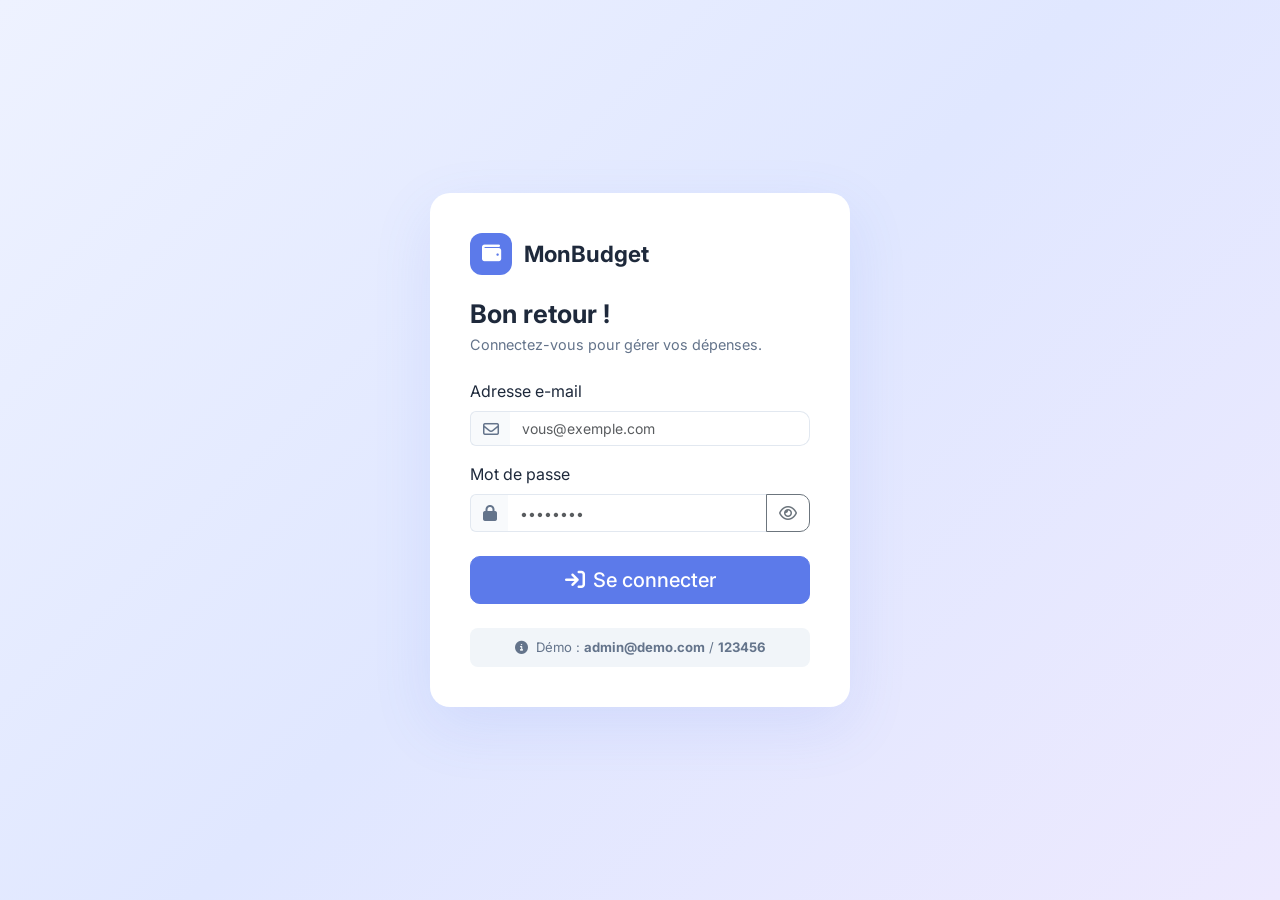
==== gestion-depenses/categories.html @ c93f59fb "Frontend" ====
<!DOCTYPE html>
<html lang="fr">
<head>
  <meta charset="UTF-8"/>
  <meta name="viewport" content="width=device-width, initial-scale=1.0"/>
  <title>MonBudget – Catégories</title>
  <link href="https://cdn.jsdelivr.net/npm/bootstrap@5.3.2/dist/css/bootstrap.min.css" rel="stylesheet"/>
  <link href="https://cdnjs.cloudflare.com/ajax/libs/font-awesome/6.5.0/css/all.min.css" rel="stylesheet"/>
  <link href="css/style.css" rel="stylesheet"/>
</head>
<body class="app-layout">

  <!-- Sidebar -->
  <nav class="sidebar" id="sidebar">
    <div class="sidebar-brand">
      <span class="brand-icon"><i class="fa-solid fa-wallet"></i></span>
      <span class="brand-name">MonBudget</span>
    </div>
    <ul class="sidebar-nav">
      <li><a href="dashboard.html"><i class="fa-solid fa-house"></i><span>Tableau de bord</span></a></li>
      <li><a href="depenses.html"><i class="fa-solid fa-receipt"></i><span>Dépenses</span></a></li>
      <li><a href="categories.html" class="active"><i class="fa-solid fa-tags"></i><span>Catégories</span></a></li>
      <li><a href="graphiques.html"><i class="fa-solid fa-chart-pie"></i><span>Graphiques</span></a></li>
    </ul>
    <div class="sidebar-footer">
      <button class="btn-logout" onclick="App.logout()">
        <i class="fa-solid fa-right-from-bracket"></i><span>Déconnexion</span>
      </button>
    </div>
  </nav>

  <!-- Main Content -->
  <main class="main-content">
    <header class="topbar">
      <button class="btn-toggle-sidebar" onclick="toggleSidebar()"><i class="fa-solid fa-bars"></i></button>
      <div class="topbar-title">Catégories</div>
      <div class="topbar-user">
        <span id="userGreeting"></span>
        <span class="user-avatar"><i class="fa-solid fa-user"></i></span>
      </div>
    </header>

    <div class="page-body">
      <div class="d-flex align-items-center justify-content-between mb-4 flex-wrap gap-2">
        <div>
          <h1 class="page-title">Gestion des catégories</h1>
          <p class="page-sub">Organisez vos dépenses avec des catégories personnalisées.</p>
        </div>
        <button class="btn btn-primary" onclick="openCatModal()">
          <i class="fa-solid fa-plus me-2"></i>Nouvelle catégorie
        </button>
      </div>

      <div class="row g-3" id="catGrid">
        <!-- Rendered by JS -->
      </div>
    </div>
  </main>

  <!-- Modal Add/Edit Category -->
  <div class="modal fade" id="catModal" tabindex="-1">
    <div class="modal-dialog modal-dialog-centered">
      <div class="modal-content">
        <div class="modal-header">
          <h5 class="modal-title" id="catModalTitle"><i class="fa-solid fa-tag me-2"></i>Nouvelle catégorie</h5>
          <button type="button" class="btn-close" data-bs-dismiss="modal"></button>
        </div>
        <div class="modal-body">
          <form id="catForm" novalidate>
            <input type="hidden" id="catEditId"/>
            <div class="mb-3">
              <label class="form-label">Nom <span class="text-danger">*</span></label>
              <input type="text" class="form-control" id="catName" placeholder="Ex: Vacances" required/>
              <div class="invalid-feedback">Veuillez entrer un nom.</div>
            </div>
            <div class="mb-3">
              <label class="form-label">Description</label>
              <input type="text" class="form-control" id="catDesc" placeholder="Description optionnelle..."/>
            </div>
            <div class="mb-3">
              <label class="form-label">Couleur</label>
              <div class="color-picker-row">
                <input type="color" class="form-control form-control-color" id="catColor" value="#5C7AEA"/>
                <div class="color-presets" id="colorPresets"></div>
              </div>
            </div>
            <div class="mb-3">
              <label class="form-label">Icône</label>
              <div class="icon-grid" id="iconGrid"></div>
              <input type="hidden" id="catIcon" value="fa-solid fa-circle-question"/>
            </div>
          </form>
        </div>
        <div class="modal-footer">
          <button class="btn btn-secondary" data-bs-dismiss="modal">Annuler</button>
          <button class="btn btn-primary" onclick="saveCat()">
            <i class="fa-solid fa-floppy-disk me-2"></i>Enregistrer
          </button>
        </div>
      </div>
    </div>
  </div>

  <!-- Modal Delete Confirm -->
  <div class="modal fade" id="deleteCatModal" tabindex="-1">
    <div class="modal-dialog modal-dialog-centered modal-sm">
      <div class="modal-content">
        <div class="modal-body text-center py-4">
          <div class="delete-icon mb-3"><i class="fa-solid fa-trash-can fa-2x"></i></div>
          <h5>Supprimer cette catégorie ?</h5>
          <p class="text-muted small mb-0" id="deleteCatWarning"></p>
        </div>
        <div class="modal-footer justify-content-center gap-2">
          <button class="btn btn-secondary" data-bs-dismiss="modal">Annuler</button>
          <button class="btn btn-danger" id="confirmCatDelete">Supprimer</button>
        </div>
      </div>
    </div>
  </div>

  <script src="https://cdn.jsdelivr.net/npm/bootstrap@5.3.2/dist/js/bootstrap.bundle.min.js"></script>
  <script src="js/app.js"></script>
  <script>
    App.requireAuth();
    document.getElementById('userGreeting').textContent = 'Bonjour, ' + App.getUser().name;

    const catModal = new bootstrap.Modal(document.getElementById('catModal'));
    const delModal = new bootstrap.Modal(document.getElementById('deleteCatModal'));
    let deleteTarget = null;

    const COLOR_PRESETS = ['#5C7AEA','#F97316','#10B981','#EF4444','#8B5CF6','#F59E0B','#06B6D4','#EC4899','#84CC16','#6B7280'];
    const ICON_OPTIONS = [
      'fa-solid fa-utensils','fa-solid fa-car','fa-solid fa-house','fa-solid fa-heart-pulse',
      'fa-solid fa-film','fa-solid fa-wifi','fa-solid fa-book','fa-solid fa-ellipsis',
      'fa-solid fa-shirt','fa-solid fa-plane','fa-solid fa-gamepad','fa-solid fa-dumbbell',
      'fa-solid fa-music','fa-solid fa-gift','fa-solid fa-paw','fa-solid fa-star'
    ];

    // Build color presets
    const presets = document.getElementById('colorPresets');
    COLOR_PRESETS.forEach(color => {
      const btn = document.createElement('button');
      btn.type = 'button';
      btn.className = 'color-preset';
      btn.style.background = color;
      btn.title = color;
      btn.onclick = () => document.getElementById('catColor').value = color;
      presets.appendChild(btn);
    });

    // Build icon grid
    const iconGrid = document.getElementById('iconGrid');
    ICON_OPTIONS.forEach(icon => {
      const btn = document.createElement('button');
      btn.type = 'button';
      btn.className = 'icon-btn';
      btn.dataset.icon = icon;
      btn.innerHTML = `<i class="${icon}"></i>`;
      btn.onclick = () => {
        document.querySelectorAll('.icon-btn').forEach(b => b.classList.remove('active'));
        btn.classList.add('active');
        document.getElementById('catIcon').value = icon;
      };
      iconGrid.appendChild(btn);
    });

    function renderGrid() {
      const cats = App.getCategories();
      const expenses = App.getExpenses();
      const grid = document.getElementById('catGrid');

      grid.innerHTML = cats.map(c => {
        const count = expenses.filter(e => e.category === c.name).length;
        const total = expenses.filter(e => e.category === c.name).reduce((s,e) => s+e.amount, 0);
        const isDefault = c.isDefault;
        return `
          <div class="col-12 col-sm-6 col-xl-4">
            <div class="cat-card">
              <div class="cat-card-header" style="background:${c.color}22;border-left:4px solid ${c.color}">
                <span class="cat-card-icon" style="background:${c.color};color:#fff">
                  <i class="${c.icon}"></i>
                </span>
                <div class="cat-card-info">
                  <div class="cat-card-name">${c.name}</div>
                  <div class="cat-card-desc">${c.description || 'Aucune description'}</div>
                </div>
              </div>
              <div class="cat-card-stats">
                <span><i class="fa-solid fa-receipt me-1"></i>${count} dépense${count>1?'s':''}</span>
                <span class="fw-semibold" style="color:${c.color}">${total.toFixed(3)} DT</span>
              </div>
              <div class="cat-card-actions">
                <button class="btn btn-sm btn-action-edit" onclick="editCat(${c.id})">
                  <i class="fa-solid fa-pen me-1"></i>Modifier
                </button>
                ${!isDefault ? `<button class="btn btn-sm btn-action-del" onclick="confirmDelCat(${c.id})">
                  <i class="fa-solid fa-trash me-1"></i>Supprimer
                </button>` : `<span class="badge bg-secondary">Défaut</span>`}
              </div>
            </div>
          </div>`;
      }).join('');
    }

    function openCatModal(cat = null) {
      const form = document.getElementById('catForm');
      form.classList.remove('was-validated');
      document.getElementById('catEditId').value = cat ? cat.id : '';
      document.getElementById('catName').value = cat ? cat.name : '';
      document.getElementById('catDesc').value = cat ? (cat.description || '') : '';
      document.getElementById('catColor').value = cat ? cat.color : '#5C7AEA';
      document.getElementById('catIcon').value = cat ? cat.icon : 'fa-solid fa-circle-question';
      document.getElementById('catModalTitle').innerHTML = cat
        ? '<i class="fa-solid fa-pen me-2"></i>Modifier la catégorie'
        : '<i class="fa-solid fa-tag me-2"></i>Nouvelle catégorie';

      // Highlight selected icon
      document.querySelectorAll('.icon-btn').forEach(b => {
        b.classList.toggle('active', b.dataset.icon === (cat ? cat.icon : 'fa-solid fa-circle-question'));
      });

      catModal.show();
    }

    function editCat(id) {
      const cat = App.getCategories().find(c => c.id === id);
      if (cat) openCatModal(cat);
    }

    function saveCat() {
      const form = document.getElementById('catForm');
      form.classList.add('was-validated');
      if (!form.checkValidity()) return;

      const data = {
        name: document.getElementById('catName').value.trim(),
        description: document.getElementById('catDesc').value.trim(),
        color: document.getElementById('catColor').value,
        icon: document.getElementById('catIcon').value
      };

      const id = document.getElementById('catEditId').value;
      if (id) {
        App.updateCategory(parseInt(id), data);
      } else {
        App.addCategory(data);
      }

      catModal.hide();
      form.classList.remove('was-validated');
      renderGrid();
    }

    function confirmDelCat(id) {
      deleteTarget = id;
      const count = App.getExpenses().filter(e => e.category === App.getCategories().find(c=>c.id===id)?.name).length;
      document.getElementById('deleteCatWarning').textContent = count
        ? `Attention : ${count} dépense(s) utilisent cette catégorie.`
        : 'Cette action est irréversible.';
      delModal.show();
    }

    document.getElementById('confirmCatDelete').addEventListener('click', () => {
      if (deleteTarget !== null) {
        App.deleteCategory(deleteTarget);
        deleteTarget = null;
        delModal.hide();
        renderGrid();
      }
    });

    function toggleSidebar() {
      document.getElementById('sidebar').classList.toggle('open');
    }

    renderGrid();
  </script>
</body>
</html>
---- gestion-depenses/css/style.css ----
/* ============================================================
   MonBudget – Style principal
   ============================================================ */

/* Fonts */
@import url('https://fonts.googleapis.com/css2?family=Inter:wght@400;500;600;700&display=swap');

:root {
  --primary:     #5C7AEA;
  --primary-dk:  #4563D1;
  --success:     #10B981;
  --warning:     #F59E0B;
  --danger:      #EF4444;
  --text-main:   #1E293B;
  --text-muted:  #64748B;
  --border:      #E2E8F0;
  --bg:          #F8FAFC;
  --sidebar-w:   240px;
  --card-radius: 14px;
}

* { box-sizing: border-box; }

body {
  font-family: 'Inter', sans-serif;
  color: var(--text-main);
  background: var(--bg);
  margin: 0;
}

/* ─── AUTH PAGE ─────────────────────────────────────────── */
.auth-page {
  background: linear-gradient(135deg, #EEF2FF 0%, #E0E7FF 50%, #EDE9FE 100%);
}

.auth-card {
  background: #fff;
  border-radius: 20px;
  padding: 2.5rem;
  width: 100%;
  max-width: 420px;
  box-shadow: 0 20px 60px rgba(92,122,234,.12);
}

.auth-brand {
  display: flex;
  align-items: center;
  gap: .75rem;
  margin-bottom: 1.5rem;
}

.brand-icon {
  width: 42px; height: 42px;
  background: var(--primary);
  border-radius: 12px;
  display: grid; place-items: center;
  color: #fff;
  font-size: 1.2rem;
}

.brand-name {
  font-size: 1.4rem;
  font-weight: 700;
  color: var(--text-main);
}

.auth-title { font-size: 1.6rem; font-weight: 700; margin-bottom: .25rem; }
.auth-sub   { color: var(--text-muted); margin-bottom: 1.5rem; font-size: .9rem; }

.auth-hint {
  font-size: .82rem;
  color: var(--text-muted);
  text-align: center;
  background: #F1F5F9;
  border-radius: 8px;
  padding: .6rem 1rem;
  margin-bottom: 0;
}

/* ─── APP LAYOUT ─────────────────────────────────────────── */
.app-layout {
  display: flex;
  min-height: 100vh;
}

/* ─── SIDEBAR ─────────────────────────────────────────────── */
.sidebar {
  width: var(--sidebar-w);
  background: #fff;
  border-right: 1px solid var(--border);
  display: flex;
  flex-direction: column;
  position: fixed;
  top: 0; left: 0; bottom: 0;
  z-index: 100;
  transition: transform .25s ease;
}

.sidebar-brand {
  display: flex;
  align-items: center;
  gap: .75rem;
  padding: 1.25rem 1.25rem 1rem;
  border-bottom: 1px solid var(--border);
}

.sidebar-nav {
  list-style: none;
  padding: .75rem .75rem;
  margin: 0;
  flex: 1;
}

.sidebar-nav li { margin-bottom: .25rem; }

.sidebar-nav a {
  display: flex;
  align-items: center;
  gap: .75rem;
  padding: .65rem .85rem;
  border-radius: 10px;
  color: var(--text-muted);
  text-decoration: none;
  font-size: .9rem;
  font-weight: 500;
  transition: background .15s, color .15s;
}

.sidebar-nav a i { width: 18px; text-align: center; font-size: 1rem; }

.sidebar-nav a:hover    { background: #F1F5F9; color: var(--text-main); }
.sidebar-nav a.active   { background: #EEF2FF; color: var(--primary); font-weight: 600; }

.sidebar-footer {
  padding: 1rem .75rem;
  border-top: 1px solid var(--border);
}

.btn-logout {
  display: flex;
  align-items: center;
  gap: .75rem;
  width: 100%;
  padding: .65rem .85rem;
  border: none;
  border-radius: 10px;
  background: transparent;
  color: var(--danger);
  font-size: .9rem;
  font-weight: 500;
  cursor: pointer;
  transition: background .15s;
}
.btn-logout:hover { background: #FEF2F2; }

/* ─── MAIN CONTENT ─────────────────────────────────────── */
.main-content {
  margin-left: var(--sidebar-w);
  flex: 1;
  display: flex;
  flex-direction: column;
  min-height: 100vh;
}

/* ─── TOPBAR ─────────────────────────────────────────────── */
.topbar {
  position: sticky;
  top: 0;
  z-index: 50;
  background: #fff;
  border-bottom: 1px solid var(--border);
  display: flex;
  align-items: center;
  padding: .75rem 1.5rem;
  gap: 1rem;
}

.btn-toggle-sidebar {
  display: none;
  border: none; background: transparent;
  font-size: 1.1rem; color: var(--text-muted); cursor: pointer;
  padding: .25rem .5rem;
  border-radius: 6px;
}
.btn-toggle-sidebar:hover { background: #F1F5F9; }

.topbar-title { font-weight: 600; font-size: 1rem; flex: 1; color: var(--text-main); }

.topbar-user {
  display: flex;
  align-items: center;
  gap: .5rem;
  font-size: .85rem;
  color: var(--text-muted);
}

.user-avatar {
  width: 34px; height: 34px;
  background: #EEF2FF;
  border-radius: 50%;
  display: grid; place-items: center;
  color: var(--primary);
}

/* ─── PAGE BODY ──────────────────────────────────────────── */
.page-body {
  padding: 1.75rem;
  flex: 1;
}

.page-title {
  font-size: 1.5rem;
  font-weight: 700;
  margin-bottom: .15rem;
}

.page-sub {
  color: var(--text-muted);
  font-size: .875rem;
  margin-bottom: 0;
}

/* ─── KPI CARDS ─────────────────────────────────────────── */
.kpi-card {
  background: #fff;
  border-radius: var(--card-radius);
  padding: 1.25rem;
  display: flex;
  align-items: center;
  gap: 1rem;
  border: 1px solid var(--border);
  box-shadow: 0 1px 4px rgba(0,0,0,.04);
}

.kpi-icon {
  width: 48px; height: 48px;
  border-radius: 12px;
  display: grid; place-items: center;
  font-size: 1.2rem;
  flex-shrink: 0;
}

.kpi-total .kpi-icon { background: #EEF2FF; color: var(--primary); }
.kpi-count .kpi-icon { background: #ECFDF5; color: var(--success); }
.kpi-avg   .kpi-icon { background: #FFFBEB; color: var(--warning); }
.kpi-top   .kpi-icon { background: #FEF2F2; color: var(--danger); }

.kpi-label { font-size: .78rem; color: var(--text-muted); margin-bottom: .15rem; }
.kpi-value { font-size: 1.3rem; font-weight: 700; }

/* ─── CARD PANELS ─────────────────────────────────────────── */
.card-panel {
  background: #fff;
  border-radius: var(--card-radius);
  border: 1px solid var(--border);
  box-shadow: 0 1px 4px rgba(0,0,0,.04);
  overflow: hidden;
}

.panel-header {
  padding: .9rem 1.25rem;
  border-bottom: 1px solid var(--border);
  font-weight: 600;
  font-size: .9rem;
  display: flex;
  align-items: center;
  justify-content: space-between;
  color: var(--text-main);
}

.panel-link {
  font-size: .8rem;
  color: var(--primary);
  text-decoration: none;
  font-weight: 500;
}
.panel-link:hover { text-decoration: underline; }

.panel-body { padding: 1.25rem; }

.panel-footer {
  padding: .75rem 1.25rem;
  border-top: 1px solid var(--border);
  background: #FAFBFC;
  display: flex;
  justify-content: space-between;
  font-size: .875rem;
  color: var(--text-muted);
}

/* ─── CATEGORY ROW (dashboard) ───────────────────────────── */
.cat-row {
  display: flex;
  align-items: center;
  gap: .75rem;
  margin-bottom: .9rem;
}
.cat-row:last-child { margin-bottom: 0; }

.cat-dot {
  width: 10px; height: 10px;
  border-radius: 50%;
  flex-shrink: 0;
}

.cat-info { flex: 1; }
.cat-name-row {
  display: flex;
  justify-content: space-between;
  font-size: .85rem;
  margin-bottom: .25rem;
  font-weight: 500;
}

/* ─── EXPENSE ROW (dashboard) ────────────────────────────── */
.expense-row {
  display: flex;
  align-items: center;
  gap: .75rem;
  padding: .6rem 0;
  border-bottom: 1px solid var(--border);
}
.expense-row:last-child { border-bottom: none; }

.expense-cat-badge {
  width: 38px; height: 38px;
  border-radius: 10px;
  display: grid; place-items: center;
  font-size: .9rem;
  flex-shrink: 0;
}

.expense-info { flex: 1; min-width: 0; }
.expense-name { font-size: .875rem; font-weight: 500; white-space: nowrap; overflow: hidden; text-overflow: ellipsis; }
.expense-meta { font-size: .75rem; color: var(--text-muted); }
.expense-amount { font-size: .9rem; font-weight: 600; white-space: nowrap; }

/* ─── TABLES ──────────────────────────────────────────────── */
.table thead th {
  font-size: .78rem;
  font-weight: 600;
  color: var(--text-muted);
  text-transform: uppercase;
  letter-spacing: .04em;
  background: #FAFBFC;
  border-bottom: 1px solid var(--border);
  padding: .75rem 1rem;
}
.table tbody td { padding: .75rem 1rem; font-size: .875rem; vertical-align: middle; }
.table-hover tbody tr:hover { background: #F8FAFC; }

.cat-pill {
  display: inline-flex;
  align-items: center;
  padding: .25rem .65rem;
  border-radius: 20px;
  font-size: .78rem;
  font-weight: 600;
}

.btn-action-edit {
  background: #EEF2FF;
  color: var(--primary);
  border: none;
  border-radius: 8px;
  padding: .3rem .55rem;
  font-size: .8rem;
}
.btn-action-edit:hover { background: #dde6ff; color: var(--primary-dk); }

.btn-action-del {
  background: #FEF2F2;
  color: var(--danger);
  border: none;
  border-radius: 8px;
  padding: .3rem .55rem;
  font-size: .8rem;
}
.btn-action-del:hover { background: #fee2e2; }

.badge-count {
  background: var(--primary);
  color: #fff;
  border-radius: 20px;
  padding: .15rem .55rem;
  font-size: .75rem;
  font-weight: 600;
}

/* ─── CATEGORY CARDS ──────────────────────────────────────── */
.cat-card {
  background: #fff;
  border-radius: var(--card-radius);
  border: 1px solid var(--border);
  overflow: hidden;
  box-shadow: 0 1px 4px rgba(0,0,0,.04);
  transition: box-shadow .2s;
}
.cat-card:hover { box-shadow: 0 4px 16px rgba(0,0,0,.08); }

.cat-card-header {
  display: flex;
  align-items: center;
  gap: .85rem;
  padding: 1rem 1.1rem;
}

.cat-card-icon {
  width: 42px; height: 42px;
  border-radius: 10px;
  display: grid; place-items: center;
  font-size: 1rem;
  flex-shrink: 0;
}

.cat-card-name { font-weight: 600; font-size: .95rem; }
.cat-card-desc { font-size: .78rem; color: var(--text-muted); margin-top: .1rem; }

.cat-card-stats {
  display: flex;
  justify-content: space-between;
  padding: .6rem 1.1rem;
  font-size: .8rem;
  color: var(--text-muted);
  background: #FAFBFC;
  border-top: 1px solid var(--border);
}

.cat-card-actions {
  display: flex;
  align-items: center;
  gap: .5rem;
  padding: .75rem 1.1rem;
  border-top: 1px solid var(--border);
}

/* ─── COLOR PICKER ─────────────────────────────────────────── */
.color-picker-row { display: flex; align-items: center; gap: .75rem; }
.form-control-color { width: 48px; height: 38px; padding: .2rem; border-radius: 8px; cursor: pointer; }
.color-presets { display: flex; gap: .4rem; flex-wrap: wrap; }
.color-preset {
  width: 24px; height: 24px;
  border-radius: 50%;
  border: 2px solid transparent;
  cursor: pointer;
  transition: transform .15s, border-color .15s;
}
.color-preset:hover { transform: scale(1.2); border-color: #fff; outline: 2px solid var(--text-muted); }

/* ─── ICON GRID ─────────────────────────────────────────────── */
.icon-grid {
  display: flex;
  flex-wrap: wrap;
  gap: .4rem;
  max-height: 120px;
  overflow-y: auto;
}

.icon-btn {
  width: 38px; height: 38px;
  display: grid; place-items: center;
  border-radius: 8px;
  border: 1px solid var(--border);
  background: #fff;
  color: var(--text-muted);
  cursor: pointer;
  font-size: .9rem;
  transition: background .15s, color .15s, border-color .15s;
}
.icon-btn:hover { background: #F1F5F9; color: var(--text-main); }
.icon-btn.active { background: #EEF2FF; color: var(--primary); border-color: var(--primary); }

/* ─── CHARTS ─────────────────────────────────────────────────── */
.pie-legend { text-align: left; }
.pie-legend-item {
  display: flex;
  align-items: center;
  gap: .5rem;
  font-size: .82rem;
  padding: .3rem 0;
  border-bottom: 1px solid var(--border);
}
.pie-legend-item:last-child { border-bottom: none; }
.pie-legend-dot { width: 10px; height: 10px; border-radius: 50%; flex-shrink: 0; }

/* ─── MONTH SELECTOR ─────────────────────────────────────── */
.month-selector {
  font-size: .875rem;
  border-color: var(--border);
  border-radius: 10px;
  padding: .45rem .75rem;
  color: var(--text-main);
}

/* ─── DELETE MODAL ─────────────────────────────────────────── */
.delete-icon { color: var(--danger); }

/* ─── BOOTSTRAP OVERRIDES ─────────────────────────────────── */
.btn-primary {
  background: var(--primary);
  border-color: var(--primary);
  border-radius: 10px;
  font-weight: 500;
}
.btn-primary:hover { background: var(--primary-dk); border-color: var(--primary-dk); }

.btn-secondary { border-radius: 10px; font-weight: 500; }
.btn-danger    { border-radius: 10px; font-weight: 500; }
.btn-outline-primary { border-radius: 10px; font-weight: 500; color: var(--primary); border-color: var(--primary); }
.btn-outline-primary:hover { background: var(--primary); border-color: var(--primary); }
.btn-outline-secondary { border-radius: 10px; }

.form-control, .form-select {
  border-color: var(--border);
  border-radius: 10px;
  font-size: .875rem;
}
.form-control:focus, .form-select:focus {
  border-color: var(--primary);
  box-shadow: 0 0 0 3px rgba(92,122,234,.15);
}

.input-group-text {
  border-color: var(--border);
  background: #F8FAFC;
  color: var(--text-muted);
}
.input-group .form-control { border-left: none; }
.input-group .input-group-text:first-child { border-right: none; }

.modal-content {
  border-radius: 18px;
  border: none;
  box-shadow: 0 25px 60px rgba(0,0,0,.15);
}
.modal-header { border-bottom-color: var(--border); }
.modal-footer { border-top-color: var(--border); }

.alert { border-radius: 10px; font-size: .875rem; }

/* ─── RESPONSIVE ─────────────────────────────────────────── */
@media (max-width: 768px) {
  .sidebar {
    transform: translateX(-100%);
  }
  .sidebar.open {
    transform: translateX(0);
    box-shadow: 4px 0 20px rgba(0,0,0,.1);
  }
  .main-content {
    margin-left: 0;
  }
  .btn-toggle-sidebar {
    display: inline-flex;
    align-items: center;
  }
  .page-body { padding: 1.25rem; }
}

@media (max-width: 576px) {
  .auth-card { margin: 1rem; padding: 1.75rem; }
  .kpi-value { font-size: 1.1rem; }
  .page-title { font-size: 1.25rem; }
}
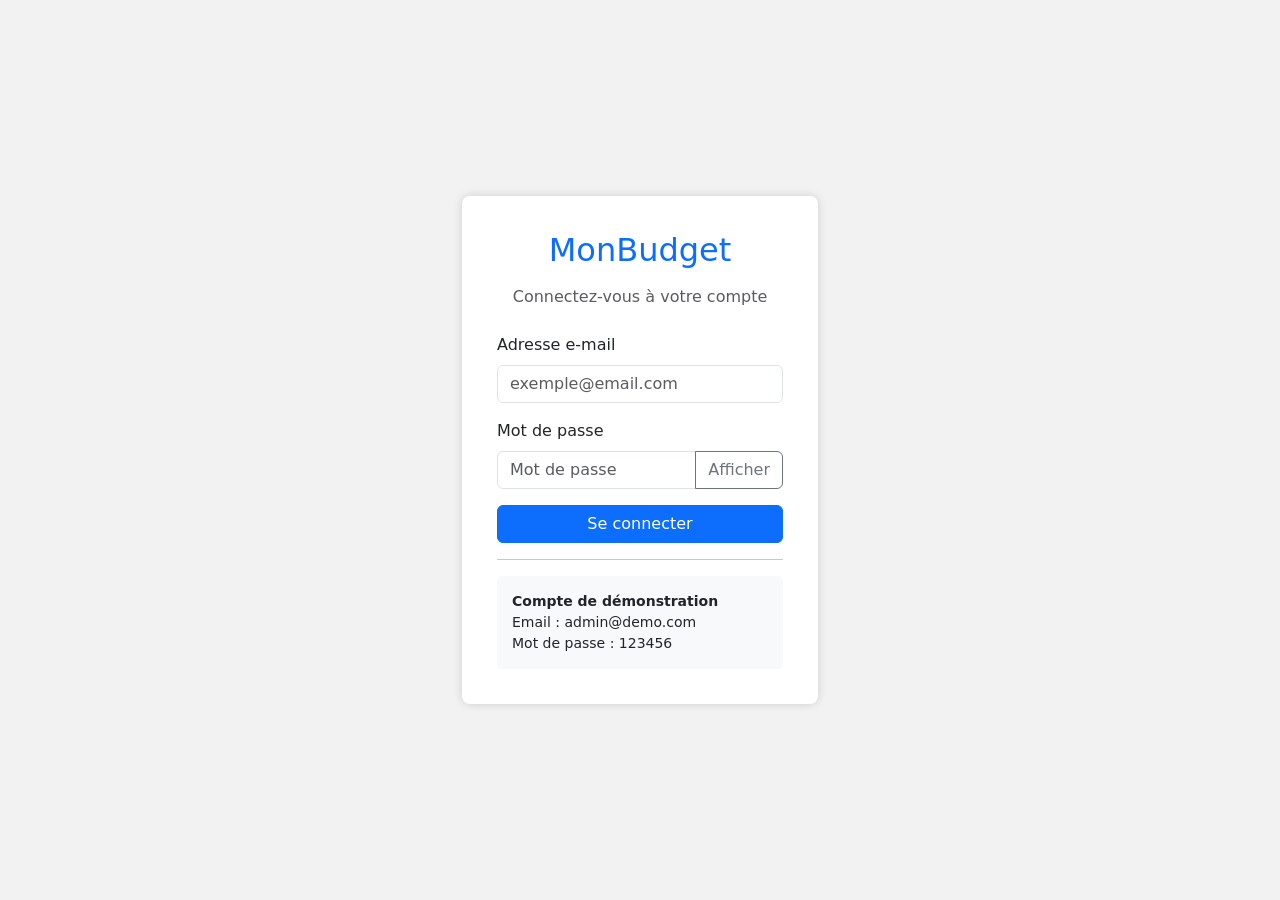
==== commit fa35dcb9: "change the design" ====
--- a/gestion-depenses/categories.html
+++ b/gestion-depenses/categories.html
@@ -1,279 +1,261 @@
 <!DOCTYPE html>
 <html lang="fr">
 <head>
-  <meta charset="UTF-8"/>
-  <meta name="viewport" content="width=device-width, initial-scale=1.0"/>
-  <title>MonBudget – Catégories</title>
-  <link href="https://cdn.jsdelivr.net/npm/bootstrap@5.3.2/dist/css/bootstrap.min.css" rel="stylesheet"/>
-  <link href="https://cdnjs.cloudflare.com/ajax/libs/font-awesome/6.5.0/css/all.min.css" rel="stylesheet"/>
-  <link href="css/style.css" rel="stylesheet"/>
+    <meta charset="UTF-8">
+    <meta name="viewport" content="width=device-width, initial-scale=1.0">
+    <title>MonBudget - Catégories</title>
+    <!-- Bootstrap -->
+    <link href="https://cdn.jsdelivr.net/npm/bootstrap@5.3.3/dist/css/bootstrap.min.css" rel="stylesheet">
+    <!-- CSS -->
+    <link rel="stylesheet" href="css/style.css">
 </head>
-<body class="app-layout">
-
-  <!-- Sidebar -->
-  <nav class="sidebar" id="sidebar">
-    <div class="sidebar-brand">
-      <span class="brand-icon"><i class="fa-solid fa-wallet"></i></span>
-      <span class="brand-name">MonBudget</span>
+<body>
+<div class="container-fluid">
+<div class="row">
+<!-- ================= MENU ================= -->
+<nav class="col-md-3 col-lg-2 sidebar d-none d-md-block" id="sidebar">
+    <h3 class="text-center mt-3 mb-4">💰 MonBudget</h3>
+    <ul class="nav flex-column">
+        <li class="nav-item"><a href="dashboard.html" class="nav-link">📊 Tableau de bord</a></li>
+        <li class="nav-item"><a href="depenses.html" class="nav-link">🧾 Dépenses</a></li>
+        <li class="nav-item"><a href="categories.html" class="nav-link active">🏷️ Catégories</a></li>
+        <li class="nav-item"><a href="graphiques.html" class="nav-link">📈 Graphiques</a></li>
+    </ul>
+    <hr>
+    <button class="btn btn-danger w-100" onclick="App.logout()">🚪 Déconnexion</button>
+</nav>
+<!-- ================= CONTENU ================= -->
+<main class="col-md-9 col-lg-10 main-content">
+<header class="topbar d-flex justify-content-between align-items-center">
+    <button class="btn btn-outline-primary d-md-none" onclick="toggleSidebar()">☰ Menu</button>
+    <h3>🏷️ Catégories</h3>
+    <div>Bonjour, <span id="userGreeting"></span> 👋</div>
+</header>
+
+<div class="mt-4">
+<div class="d-flex justify-content-between align-items-center flex-wrap mb-4">
+    <div>
+        <h2>Gestion des catégories</h2>
+        <p class="text-muted">Organisez vos dépenses avec des catégories personnalisées.</p>
     </div>
-    <ul class="sidebar-nav">
-      <li><a href="dashboard.html"><i class="fa-solid fa-house"></i><span>Tableau de bord</span></a></li>
-      <li><a href="depenses.html"><i class="fa-solid fa-receipt"></i><span>Dépenses</span></a></li>
-      <li><a href="categories.html" class="active"><i class="fa-solid fa-tags"></i><span>Catégories</span></a></li>
-      <li><a href="graphiques.html"><i class="fa-solid fa-chart-pie"></i><span>Graphiques</span></a></li>
-    </ul>
-    <div class="sidebar-footer">
-      <button class="btn-logout" onclick="App.logout()">
-        <i class="fa-solid fa-right-from-bracket"></i><span>Déconnexion</span>
-      </button>
+    <button class="btn btn-primary" data-bs-toggle="modal" data-bs-target="#catModal" onclick="openCatModal()">➕ Nouvelle catégorie</button>
+</div>
+
+<!-- ================= GRILLE DES CATÉGORIES ================= -->
+<div class="row" id="catGrid"></div>
+</div>
+
+<!-- ================= POPUP AJOUT / MODIFICATION ================= -->
+<div class="modal fade" id="catModal" tabindex="-1">
+    <div class="modal-dialog">
+        <div class="modal-content">
+            <div class="modal-header">
+                <h5 class="modal-title" id="catModalTitle">🏷️ Nouvelle catégorie</h5>
+                <button type="button" class="btn-close" data-bs-dismiss="modal"></button>
+            </div>
+            <div class="modal-body">
+                <input type="hidden" id="catEditId">
+                <div class="mb-3">
+                    <label class="form-label">Nom *</label>
+                    <input type="text" id="catName" class="form-control" placeholder="Ex: Vacances">
+                </div>
+                <div class="mb-3">
+                    <label class="form-label">Description</label>
+                    <input type="text" id="catDesc" class="form-control" placeholder="Description optionnelle...">
+                </div>
+                <div class="mb-3">
+                    <label class="form-label">Couleur</label>
+                    <div class="d-flex align-items-center gap-2 flex-wrap">
+                        <input type="color" id="catColor" value="#5C7AEA" class="form-control form-control-color">
+                        <div id="colorPresets" class="d-flex flex-wrap gap-1"></div>
+                    </div>
+                </div>
+                <div class="mb-3">
+                    <label class="form-label">Icône</label>
+                    <div class="row row-cols-4 g-2" id="iconGrid"></div>
+                    <input type="hidden" id="catIcon" value="❓">
+                </div>
+            </div>
+            <div class="modal-footer">
+                <button class="btn btn-secondary" data-bs-dismiss="modal">Annuler</button>
+                <button class="btn btn-primary" onclick="saveCat()">💾 Enregistrer</button>
+            </div>
+        </div>
     </div>
-  </nav>
-
-  <!-- Main Content -->
-  <main class="main-content">
-    <header class="topbar">
-      <button class="btn-toggle-sidebar" onclick="toggleSidebar()"><i class="fa-solid fa-bars"></i></button>
-      <div class="topbar-title">Catégories</div>
-      <div class="topbar-user">
-        <span id="userGreeting"></span>
-        <span class="user-avatar"><i class="fa-solid fa-user"></i></span>
-      </div>
-    </header>
-
-    <div class="page-body">
-      <div class="d-flex align-items-center justify-content-between mb-4 flex-wrap gap-2">
-        <div>
-          <h1 class="page-title">Gestion des catégories</h1>
-          <p class="page-sub">Organisez vos dépenses avec des catégories personnalisées.</p>
+</div>
+
+<!-- ================= POPUP CONFIRMATION SUPPRESSION ================= -->
+<div class="modal fade" id="deleteCatModal" tabindex="-1">
+    <div class="modal-dialog modal-sm">
+        <div class="modal-content">
+            <div class="modal-body text-center">
+                <div style="font-size:40px;">🗑️</div>
+                <h5>Supprimer cette catégorie ?</h5>
+                <p class="text-muted" id="deleteCatWarning"></p>
+                <div class="d-flex justify-content-center gap-2 mt-3">
+                    <button class="btn btn-secondary" data-bs-dismiss="modal">Annuler</button>
+                    <button class="btn btn-danger" id="confirmCatDelete">Supprimer</button>
+                </div>
+            </div>
         </div>
-        <button class="btn btn-primary" onclick="openCatModal()">
-          <i class="fa-solid fa-plus me-2"></i>Nouvelle catégorie
-        </button>
-      </div>
-
-      <div class="row g-3" id="catGrid">
-        <!-- Rendered by JS -->
-      </div>
     </div>
-  </main>
-
-  <!-- Modal Add/Edit Category -->
-  <div class="modal fade" id="catModal" tabindex="-1">
-    <div class="modal-dialog modal-dialog-centered">
-      <div class="modal-content">
-        <div class="modal-header">
-          <h5 class="modal-title" id="catModalTitle"><i class="fa-solid fa-tag me-2"></i>Nouvelle catégorie</h5>
-          <button type="button" class="btn-close" data-bs-dismiss="modal"></button>
-        </div>
-        <div class="modal-body">
-          <form id="catForm" novalidate>
-            <input type="hidden" id="catEditId"/>
-            <div class="mb-3">
-              <label class="form-label">Nom <span class="text-danger">*</span></label>
-              <input type="text" class="form-control" id="catName" placeholder="Ex: Vacances" required/>
-              <div class="invalid-feedback">Veuillez entrer un nom.</div>
-            </div>
-            <div class="mb-3">
-              <label class="form-label">Description</label>
-              <input type="text" class="form-control" id="catDesc" placeholder="Description optionnelle..."/>
-            </div>
-            <div class="mb-3">
-              <label class="form-label">Couleur</label>
-              <div class="color-picker-row">
-                <input type="color" class="form-control form-control-color" id="catColor" value="#5C7AEA"/>
-                <div class="color-presets" id="colorPresets"></div>
-              </div>
-            </div>
-            <div class="mb-3">
-              <label class="form-label">Icône</label>
-              <div class="icon-grid" id="iconGrid"></div>
-              <input type="hidden" id="catIcon" value="fa-solid fa-circle-question"/>
-            </div>
-          </form>
-        </div>
-        <div class="modal-footer">
-          <button class="btn btn-secondary" data-bs-dismiss="modal">Annuler</button>
-          <button class="btn btn-primary" onclick="saveCat()">
-            <i class="fa-solid fa-floppy-disk me-2"></i>Enregistrer
-          </button>
-        </div>
-      </div>
-    </div>
-  </div>
-
-  <!-- Modal Delete Confirm -->
-  <div class="modal fade" id="deleteCatModal" tabindex="-1">
-    <div class="modal-dialog modal-dialog-centered modal-sm">
-      <div class="modal-content">
-        <div class="modal-body text-center py-4">
-          <div class="delete-icon mb-3"><i class="fa-solid fa-trash-can fa-2x"></i></div>
-          <h5>Supprimer cette catégorie ?</h5>
-          <p class="text-muted small mb-0" id="deleteCatWarning"></p>
-        </div>
-        <div class="modal-footer justify-content-center gap-2">
-          <button class="btn btn-secondary" data-bs-dismiss="modal">Annuler</button>
-          <button class="btn btn-danger" id="confirmCatDelete">Supprimer</button>
-        </div>
-      </div>
-    </div>
-  </div>
-
-  <script src="https://cdn.jsdelivr.net/npm/bootstrap@5.3.2/dist/js/bootstrap.bundle.min.js"></script>
-  <script src="js/app.js"></script>
-  <script>
-    App.requireAuth();
-    document.getElementById('userGreeting').textContent = 'Bonjour, ' + App.getUser().name;
-
-    const catModal = new bootstrap.Modal(document.getElementById('catModal'));
-    const delModal = new bootstrap.Modal(document.getElementById('deleteCatModal'));
-    let deleteTarget = null;
-
-    const COLOR_PRESETS = ['#5C7AEA','#F97316','#10B981','#EF4444','#8B5CF6','#F59E0B','#06B6D4','#EC4899','#84CC16','#6B7280'];
-    const ICON_OPTIONS = [
-      'fa-solid fa-utensils','fa-solid fa-car','fa-solid fa-house','fa-solid fa-heart-pulse',
-      'fa-solid fa-film','fa-solid fa-wifi','fa-solid fa-book','fa-solid fa-ellipsis',
-      'fa-solid fa-shirt','fa-solid fa-plane','fa-solid fa-gamepad','fa-solid fa-dumbbell',
-      'fa-solid fa-music','fa-solid fa-gift','fa-solid fa-paw','fa-solid fa-star'
-    ];
-
-    // Build color presets
-    const presets = document.getElementById('colorPresets');
-    COLOR_PRESETS.forEach(color => {
-      const btn = document.createElement('button');
-      btn.type = 'button';
-      btn.className = 'color-preset';
-      btn.style.background = color;
-      btn.title = color;
-      btn.onclick = () => document.getElementById('catColor').value = color;
-      presets.appendChild(btn);
+</div>
+
+</main>
+</div>
+</div>
+
+<script src="https://cdn.jsdelivr.net/npm/bootstrap@5.3.3/dist/js/bootstrap.bundle.min.js"></script>
+<script src="js/app.js"></script>
+<script>
+App.requireAuth();
+document.getElementById('userGreeting').textContent = App.getUser().name;
+
+let deleteTarget = null;
+
+const catModal = new bootstrap.Modal(document.getElementById('catModal'));
+const deleteCatModal = new bootstrap.Modal(document.getElementById('deleteCatModal'));
+
+const COLOR_PRESETS = ['#5C7AEA','#F97316','#10B981','#EF4444','#8B5CF6','#F59E0B','#06B6D4','#EC4899','#84CC16','#6B7280'];
+const ICON_OPTIONS = ['🍽️','🚗','🏠','❤️','🎬','📶','📚','➖','👕','✈️','🎮','🏋️','🎵','🎁','🐾','⭐'];
+
+// Construire les pastilles de couleur
+const presets = document.getElementById('colorPresets');
+COLOR_PRESETS.forEach(function (color) {
+    const btn = document.createElement('button');
+    btn.type = 'button';
+    btn.className = 'btn btn-sm';
+    btn.style.background = color;
+    btn.style.width = '25px';
+    btn.style.height = '25px';
+    btn.title = color;
+    btn.onclick = function () { document.getElementById('catColor').value = color; };
+    presets.appendChild(btn);
+});
+
+// Construire la grille d'icônes
+const iconGrid = document.getElementById('iconGrid');
+ICON_OPTIONS.forEach(function (icon) {
+    const col = document.createElement('div');
+    col.className = 'col';
+    const btn = document.createElement('button');
+    btn.type = 'button';
+    btn.className = 'btn btn-outline-secondary w-100 icon-btn';
+    btn.dataset.icon = icon;
+    btn.textContent = icon;
+    btn.onclick = function () {
+        document.querySelectorAll('.icon-btn').forEach(function (b) { b.classList.remove('active', 'btn-primary'); b.classList.add('btn-outline-secondary'); });
+        btn.classList.add('active', 'btn-primary');
+        btn.classList.remove('btn-outline-secondary');
+        document.getElementById('catIcon').value = icon;
+    };
+    col.appendChild(btn);
+    iconGrid.appendChild(col);
+});
+
+function renderGrid() {
+    const cats = App.getCategories();
+    const expenses = App.getExpenses();
+    const grid = document.getElementById('catGrid');
+
+    grid.innerHTML = cats.map(function (c) {
+        const count = expenses.filter(function (e) { return e.category === c.name; }).length;
+        const total = expenses.filter(function (e) { return e.category === c.name; }).reduce(function (s, e) { return s + e.amount; }, 0);
+        return '<div class="col-md-6 col-lg-4 mb-4">' +
+            '<div class="card shadow-sm h-100">' +
+                '<div class="card-body">' +
+                    '<div class="d-flex align-items-center gap-2 mb-3">' +
+                        '<span class="cat-card-icon" style="background:' + c.color + '">' + c.icon + '</span>' +
+                        '<div>' +
+                            '<div class="fw-bold">' + c.name + '</div>' +
+                            '<div class="text-muted small">' + (c.description || 'Aucune description') + '</div>' +
+                        '</div>' +
+                    '</div>' +
+                    '<div class="d-flex justify-content-between mb-3">' +
+                        '<span>🧾 ' + count + ' dépense' + (count > 1 ? 's' : '') + '</span>' +
+                        '<span class="fw-bold" style="color:' + c.color + '">' + total.toFixed(3) + ' DT</span>' +
+                    '</div>' +
+                    '<div class="d-flex justify-content-between">' +
+                        '<button class="btn btn-sm btn-outline-primary" onclick="editCat(' + c.id + ')">✏️ Modifier</button>' +
+                        (!c.isDefault ? '<button class="btn btn-sm btn-outline-danger" onclick="confirmDelCat(' + c.id + ')">🗑️ Supprimer</button>' : '<span class="badge bg-success">Défaut</span>') +
+                    '</div>' +
+                '</div>' +
+            '</div>' +
+        '</div>';
+    }).join('');
+}
+
+function openCatModal(cat) {
+    cat = cat || null;
+    document.getElementById('catEditId').value = cat ? cat.id : '';
+    document.getElementById('catName').value = cat ? cat.name : '';
+    document.getElementById('catDesc').value = cat ? (cat.description || '') : '';
+    document.getElementById('catColor').value = cat ? cat.color : '#5C7AEA';
+    document.getElementById('catIcon').value = cat ? cat.icon : '❓';
+    document.getElementById('catModalTitle').textContent = cat ? '✏️ Modifier la catégorie' : '🏷️ Nouvelle catégorie';
+
+    document.querySelectorAll('.icon-btn').forEach(function (b) {
+        const isActive = b.dataset.icon === (cat ? cat.icon : '❓');
+        b.classList.toggle('active', isActive);
+        b.classList.toggle('btn-primary', isActive);
+        b.classList.toggle('btn-outline-secondary', !isActive);
     });
-
-    // Build icon grid
-    const iconGrid = document.getElementById('iconGrid');
-    ICON_OPTIONS.forEach(icon => {
-      const btn = document.createElement('button');
-      btn.type = 'button';
-      btn.className = 'icon-btn';
-      btn.dataset.icon = icon;
-      btn.innerHTML = `<i class="${icon}"></i>`;
-      btn.onclick = () => {
-        document.querySelectorAll('.icon-btn').forEach(b => b.classList.remove('active'));
-        btn.classList.add('active');
-        document.getElementById('catIcon').value = icon;
-      };
-      iconGrid.appendChild(btn);
-    });
-
-    function renderGrid() {
-      const cats = App.getCategories();
-      const expenses = App.getExpenses();
-      const grid = document.getElementById('catGrid');
-
-      grid.innerHTML = cats.map(c => {
-        const count = expenses.filter(e => e.category === c.name).length;
-        const total = expenses.filter(e => e.category === c.name).reduce((s,e) => s+e.amount, 0);
-        const isDefault = c.isDefault;
-        return `
-          <div class="col-12 col-sm-6 col-xl-4">
-            <div class="cat-card">
-              <div class="cat-card-header" style="background:${c.color}22;border-left:4px solid ${c.color}">
-                <span class="cat-card-icon" style="background:${c.color};color:#fff">
-                  <i class="${c.icon}"></i>
-                </span>
-                <div class="cat-card-info">
-                  <div class="cat-card-name">${c.name}</div>
-                  <div class="cat-card-desc">${c.description || 'Aucune description'}</div>
-                </div>
-              </div>
-              <div class="cat-card-stats">
-                <span><i class="fa-solid fa-receipt me-1"></i>${count} dépense${count>1?'s':''}</span>
-                <span class="fw-semibold" style="color:${c.color}">${total.toFixed(3)} DT</span>
-              </div>
-              <div class="cat-card-actions">
-                <button class="btn btn-sm btn-action-edit" onclick="editCat(${c.id})">
-                  <i class="fa-solid fa-pen me-1"></i>Modifier
-                </button>
-                ${!isDefault ? `<button class="btn btn-sm btn-action-del" onclick="confirmDelCat(${c.id})">
-                  <i class="fa-solid fa-trash me-1"></i>Supprimer
-                </button>` : `<span class="badge bg-secondary">Défaut</span>`}
-              </div>
-            </div>
-          </div>`;
-      }).join('');
+}
+
+function editCat(id) {
+    const cat = App.getCategories().find(function (c) { return c.id === id; });
+    if (cat) {
+        openCatModal(cat);
+        catModal.show();
     }
-
-    function openCatModal(cat = null) {
-      const form = document.getElementById('catForm');
-      form.classList.remove('was-validated');
-      document.getElementById('catEditId').value = cat ? cat.id : '';
-      document.getElementById('catName').value = cat ? cat.name : '';
-      document.getElementById('catDesc').value = cat ? (cat.description || '') : '';
-      document.getElementById('catColor').value = cat ? cat.color : '#5C7AEA';
-      document.getElementById('catIcon').value = cat ? cat.icon : 'fa-solid fa-circle-question';
-      document.getElementById('catModalTitle').innerHTML = cat
-        ? '<i class="fa-solid fa-pen me-2"></i>Modifier la catégorie'
-        : '<i class="fa-solid fa-tag me-2"></i>Nouvelle catégorie';
-
-      // Highlight selected icon
-      document.querySelectorAll('.icon-btn').forEach(b => {
-        b.classList.toggle('active', b.dataset.icon === (cat ? cat.icon : 'fa-solid fa-circle-question'));
-      });
-
-      catModal.show();
-    }
-
-    function editCat(id) {
-      const cat = App.getCategories().find(c => c.id === id);
-      if (cat) openCatModal(cat);
-    }
-
-    function saveCat() {
-      const form = document.getElementById('catForm');
-      form.classList.add('was-validated');
-      if (!form.checkValidity()) return;
-
-      const data = {
-        name: document.getElementById('catName').value.trim(),
+}
+
+function saveCat() {
+    const name = document.getElementById('catName').value.trim();
+    if (!name) { alert('Veuillez entrer un nom.'); return; }
+
+    const data = {
+        name: name,
         description: document.getElementById('catDesc').value.trim(),
         color: document.getElementById('catColor').value,
         icon: document.getElementById('catIcon').value
-      };
-
-      const id = document.getElementById('catEditId').value;
-      if (id) {
+    };
+
+    const id = document.getElementById('catEditId').value;
+    if (id) {
         App.updateCategory(parseInt(id), data);
-      } else {
+    } else {
         App.addCategory(data);
-      }
-
-      catModal.hide();
-      form.classList.remove('was-validated');
-      renderGrid();
     }
 
-    function confirmDelCat(id) {
-      deleteTarget = id;
-      const count = App.getExpenses().filter(e => e.category === App.getCategories().find(c=>c.id===id)?.name).length;
-      document.getElementById('deleteCatWarning').textContent = count
-        ? `Attention : ${count} dépense(s) utilisent cette catégorie.`
+    catModal.hide();
+    renderGrid();
+}
+
+function confirmDelCat(id) {
+    deleteTarget = id;
+    const cat = App.getCategories().find(function (c) { return c.id === id; });
+    const count = App.getExpenses().filter(function (e) { return e.category === (cat ? cat.name : null); }).length;
+    document.getElementById('deleteCatWarning').textContent = count
+        ? 'Attention : ' + count + ' dépense(s) utilisent cette catégorie.'
         : 'Cette action est irréversible.';
-      delModal.show();
-    }
-
-    document.getElementById('confirmCatDelete').addEventListener('click', () => {
-      if (deleteTarget !== null) {
+    deleteCatModal.show();
+}
+
+document.getElementById('confirmCatDelete').addEventListener('click', function () {
+    if (deleteTarget !== null) {
         App.deleteCategory(deleteTarget);
         deleteTarget = null;
-        delModal.hide();
+        deleteCatModal.hide();
         renderGrid();
-      }
-    });
-
-    function toggleSidebar() {
-      document.getElementById('sidebar').classList.toggle('open');
     }
-
-    renderGrid();
-  </script>
+});
+
+function toggleSidebar() {
+    document.getElementById('sidebar').classList.toggle('d-none');
+}
+
+renderGrid();
+</script>
 </body>
-</html>
+</html>
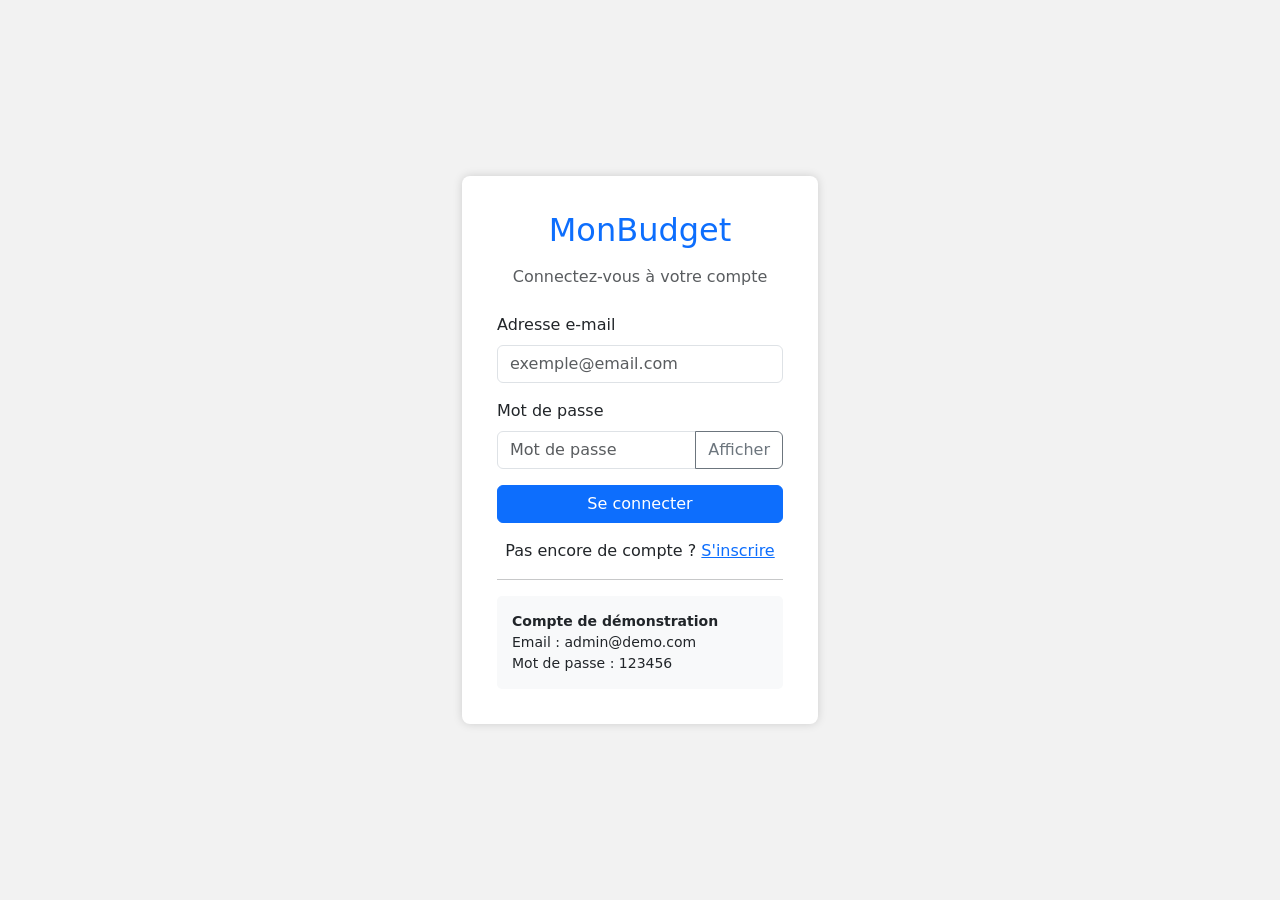
==== commit e2d64f40: "javascript" ====
--- a/gestion-depenses/categories.html
+++ b/gestion-depenses/categories.html
@@ -107,155 +107,6 @@
 
 <script src="https://cdn.jsdelivr.net/npm/bootstrap@5.3.3/dist/js/bootstrap.bundle.min.js"></script>
 <script src="js/app.js"></script>
-<script>
-App.requireAuth();
-document.getElementById('userGreeting').textContent = App.getUser().name;
-
-let deleteTarget = null;
-
-const catModal = new bootstrap.Modal(document.getElementById('catModal'));
-const deleteCatModal = new bootstrap.Modal(document.getElementById('deleteCatModal'));
-
-const COLOR_PRESETS = ['#5C7AEA','#F97316','#10B981','#EF4444','#8B5CF6','#F59E0B','#06B6D4','#EC4899','#84CC16','#6B7280'];
-const ICON_OPTIONS = ['🍽️','🚗','🏠','❤️','🎬','📶','📚','➖','👕','✈️','🎮','🏋️','🎵','🎁','🐾','⭐'];
-
-// Construire les pastilles de couleur
-const presets = document.getElementById('colorPresets');
-COLOR_PRESETS.forEach(function (color) {
-    const btn = document.createElement('button');
-    btn.type = 'button';
-    btn.className = 'btn btn-sm';
-    btn.style.background = color;
-    btn.style.width = '25px';
-    btn.style.height = '25px';
-    btn.title = color;
-    btn.onclick = function () { document.getElementById('catColor').value = color; };
-    presets.appendChild(btn);
-});
-
-// Construire la grille d'icônes
-const iconGrid = document.getElementById('iconGrid');
-ICON_OPTIONS.forEach(function (icon) {
-    const col = document.createElement('div');
-    col.className = 'col';
-    const btn = document.createElement('button');
-    btn.type = 'button';
-    btn.className = 'btn btn-outline-secondary w-100 icon-btn';
-    btn.dataset.icon = icon;
-    btn.textContent = icon;
-    btn.onclick = function () {
-        document.querySelectorAll('.icon-btn').forEach(function (b) { b.classList.remove('active', 'btn-primary'); b.classList.add('btn-outline-secondary'); });
-        btn.classList.add('active', 'btn-primary');
-        btn.classList.remove('btn-outline-secondary');
-        document.getElementById('catIcon').value = icon;
-    };
-    col.appendChild(btn);
-    iconGrid.appendChild(col);
-});
-
-function renderGrid() {
-    const cats = App.getCategories();
-    const expenses = App.getExpenses();
-    const grid = document.getElementById('catGrid');
-
-    grid.innerHTML = cats.map(function (c) {
-        const count = expenses.filter(function (e) { return e.category === c.name; }).length;
-        const total = expenses.filter(function (e) { return e.category === c.name; }).reduce(function (s, e) { return s + e.amount; }, 0);
-        return '<div class="col-md-6 col-lg-4 mb-4">' +
-            '<div class="card shadow-sm h-100">' +
-                '<div class="card-body">' +
-                    '<div class="d-flex align-items-center gap-2 mb-3">' +
-                        '<span class="cat-card-icon" style="background:' + c.color + '">' + c.icon + '</span>' +
-                        '<div>' +
-                            '<div class="fw-bold">' + c.name + '</div>' +
-                            '<div class="text-muted small">' + (c.description || 'Aucune description') + '</div>' +
-                        '</div>' +
-                    '</div>' +
-                    '<div class="d-flex justify-content-between mb-3">' +
-                        '<span>🧾 ' + count + ' dépense' + (count > 1 ? 's' : '') + '</span>' +
-                        '<span class="fw-bold" style="color:' + c.color + '">' + total.toFixed(3) + ' DT</span>' +
-                    '</div>' +
-                    '<div class="d-flex justify-content-between">' +
-                        '<button class="btn btn-sm btn-outline-primary" onclick="editCat(' + c.id + ')">✏️ Modifier</button>' +
-                        (!c.isDefault ? '<button class="btn btn-sm btn-outline-danger" onclick="confirmDelCat(' + c.id + ')">🗑️ Supprimer</button>' : '<span class="badge bg-success">Défaut</span>') +
-                    '</div>' +
-                '</div>' +
-            '</div>' +
-        '</div>';
-    }).join('');
-}
-
-function openCatModal(cat) {
-    cat = cat || null;
-    document.getElementById('catEditId').value = cat ? cat.id : '';
-    document.getElementById('catName').value = cat ? cat.name : '';
-    document.getElementById('catDesc').value = cat ? (cat.description || '') : '';
-    document.getElementById('catColor').value = cat ? cat.color : '#5C7AEA';
-    document.getElementById('catIcon').value = cat ? cat.icon : '❓';
-    document.getElementById('catModalTitle').textContent = cat ? '✏️ Modifier la catégorie' : '🏷️ Nouvelle catégorie';
-
-    document.querySelectorAll('.icon-btn').forEach(function (b) {
-        const isActive = b.dataset.icon === (cat ? cat.icon : '❓');
-        b.classList.toggle('active', isActive);
-        b.classList.toggle('btn-primary', isActive);
-        b.classList.toggle('btn-outline-secondary', !isActive);
-    });
-}
-
-function editCat(id) {
-    const cat = App.getCategories().find(function (c) { return c.id === id; });
-    if (cat) {
-        openCatModal(cat);
-        catModal.show();
-    }
-}
-
-function saveCat() {
-    const name = document.getElementById('catName').value.trim();
-    if (!name) { alert('Veuillez entrer un nom.'); return; }
-
-    const data = {
-        name: name,
-        description: document.getElementById('catDesc').value.trim(),
-        color: document.getElementById('catColor').value,
-        icon: document.getElementById('catIcon').value
-    };
-
-    const id = document.getElementById('catEditId').value;
-    if (id) {
-        App.updateCategory(parseInt(id), data);
-    } else {
-        App.addCategory(data);
-    }
-
-    catModal.hide();
-    renderGrid();
-}
-
-function confirmDelCat(id) {
-    deleteTarget = id;
-    const cat = App.getCategories().find(function (c) { return c.id === id; });
-    const count = App.getExpenses().filter(function (e) { return e.category === (cat ? cat.name : null); }).length;
-    document.getElementById('deleteCatWarning').textContent = count
-        ? 'Attention : ' + count + ' dépense(s) utilisent cette catégorie.'
-        : 'Cette action est irréversible.';
-    deleteCatModal.show();
-}
-
-document.getElementById('confirmCatDelete').addEventListener('click', function () {
-    if (deleteTarget !== null) {
-        App.deleteCategory(deleteTarget);
-        deleteTarget = null;
-        deleteCatModal.hide();
-        renderGrid();
-    }
-});
-
-function toggleSidebar() {
-    document.getElementById('sidebar').classList.toggle('d-none');
-}
-
-renderGrid();
-</script>
+<script src="js/categories.js"></script>
 </body>
 </html>
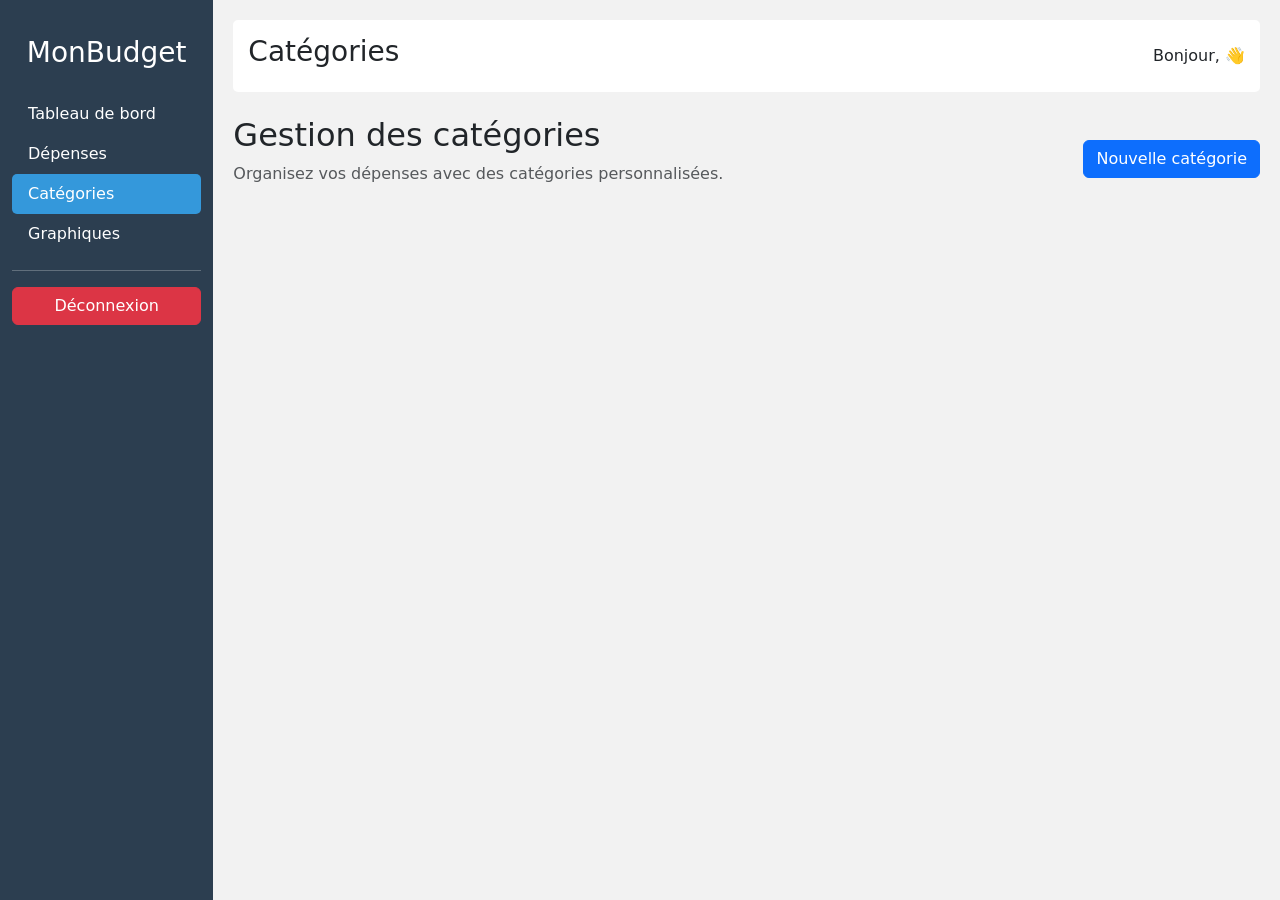
==== commit b31cac5d: "modification frontend" ====
--- a/gestion-depenses/categories.html
+++ b/gestion-depenses/categories.html
@@ -14,21 +14,21 @@
 <div class="row">
 <!-- ================= MENU ================= -->
 <nav class="col-md-3 col-lg-2 sidebar d-none d-md-block" id="sidebar">
-    <h3 class="text-center mt-3 mb-4">💰 MonBudget</h3>
+    <h3 class="text-center mt-3 mb-4">MonBudget</h3>
     <ul class="nav flex-column">
-        <li class="nav-item"><a href="dashboard.html" class="nav-link">📊 Tableau de bord</a></li>
-        <li class="nav-item"><a href="depenses.html" class="nav-link">🧾 Dépenses</a></li>
-        <li class="nav-item"><a href="categories.html" class="nav-link active">🏷️ Catégories</a></li>
-        <li class="nav-item"><a href="graphiques.html" class="nav-link">📈 Graphiques</a></li>
+        <li class="nav-item"><a href="dashboard.html" class="nav-link">Tableau de bord</a></li>
+        <li class="nav-item"><a href="depenses.html" class="nav-link">Dépenses</a></li>
+        <li class="nav-item"><a href="categories.html" class="nav-link active">Catégories</a></li>
+        <li class="nav-item"><a href="graphiques.html" class="nav-link">Graphiques</a></li>
     </ul>
     <hr>
-    <button class="btn btn-danger w-100" onclick="App.logout()">🚪 Déconnexion</button>
+    <button class="btn btn-danger w-100" onclick="App.logout()">Déconnexion</button>
 </nav>
 <!-- ================= CONTENU ================= -->
 <main class="col-md-9 col-lg-10 main-content">
 <header class="topbar d-flex justify-content-between align-items-center">
     <button class="btn btn-outline-primary d-md-none" onclick="toggleSidebar()">☰ Menu</button>
-    <h3>🏷️ Catégories</h3>
+    <h3>Catégories</h3>
     <div>Bonjour, <span id="userGreeting"></span> 👋</div>
 </header>
 
@@ -38,7 +38,7 @@
         <h2>Gestion des catégories</h2>
         <p class="text-muted">Organisez vos dépenses avec des catégories personnalisées.</p>
     </div>
-    <button class="btn btn-primary" data-bs-toggle="modal" data-bs-target="#catModal" onclick="openCatModal()">➕ Nouvelle catégorie</button>
+    <button class="btn btn-primary" data-bs-toggle="modal" data-bs-target="#catModal" onclick="openCatModal()">Nouvelle catégorie</button>
 </div>
 
 <!-- ================= GRILLE DES CATÉGORIES ================= -->
@@ -78,7 +78,7 @@
             </div>
             <div class="modal-footer">
                 <button class="btn btn-secondary" data-bs-dismiss="modal">Annuler</button>
-                <button class="btn btn-primary" onclick="saveCat()">💾 Enregistrer</button>
+                <button class="btn btn-primary" onclick="saveCat()"> Enregistrer</button>
             </div>
         </div>
     </div>
